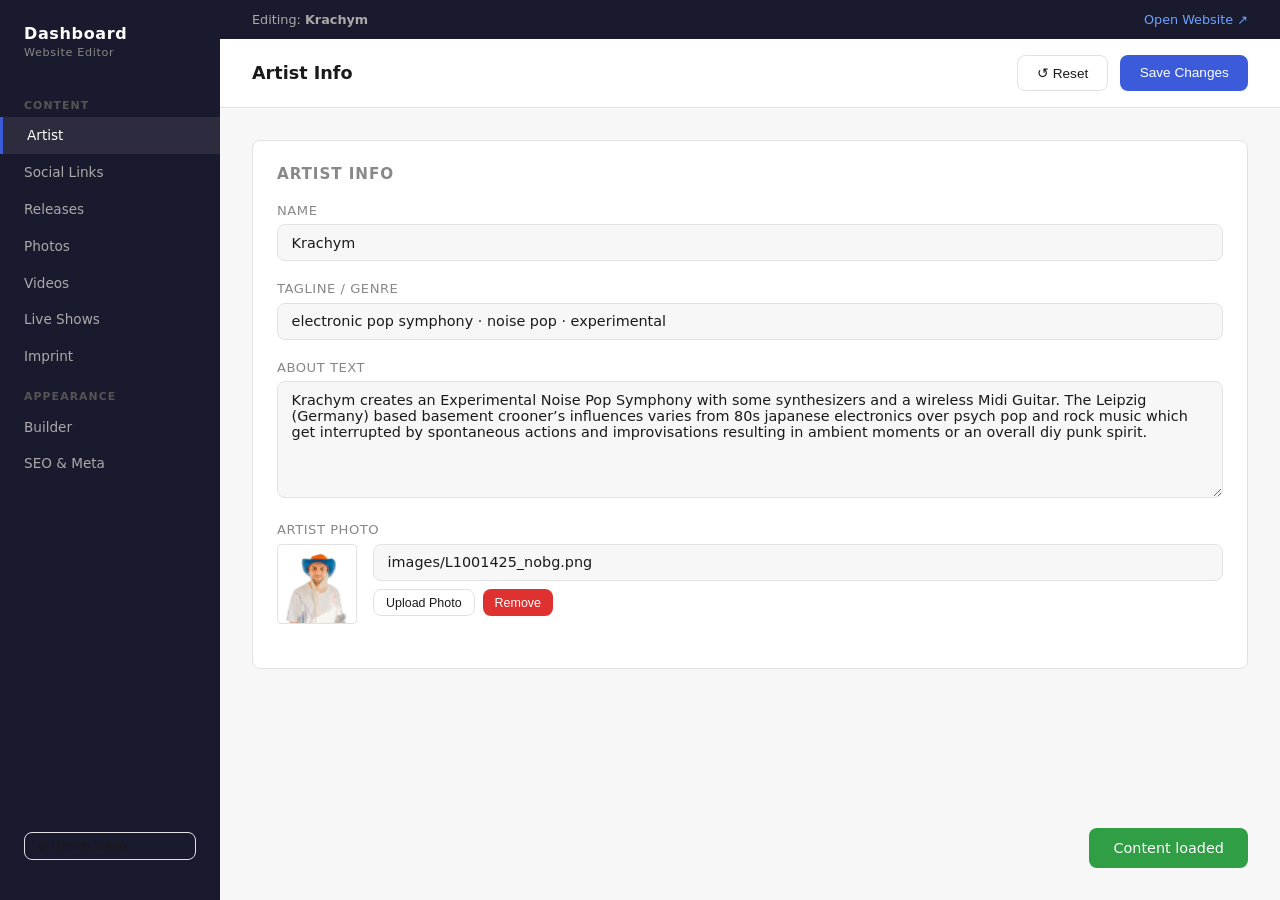
==== dashboard.html @ 29878d47 "Auto-migrate expired upcoming shows to past in dashboard" ====
<!DOCTYPE html>
<html lang="en">
<head>
  <meta charset="UTF-8" />
  <meta name="viewport" content="width=device-width, initial-scale=1.0" />
  <title>Website Dashboard</title>
  <style>
    :root {
      --bg: #f7f7f7;
      --card: #ffffff;
      --text: #1a1a1a;
      --muted: #888;
      --border: #e2e2e2;
      --accent: #3b5bdb;
      --danger: #e03131;
      --success: #2f9e44;
      --radius: 8px;
    }
    * { box-sizing: border-box; margin: 0; padding: 0; }
    body { background: var(--bg); color: var(--text); font-family: system-ui, sans-serif; font-size: 15px; }

    /* LAYOUT */
    .app { display: flex; min-height: 100vh; }
    .sidebar {
      width: 220px; background: #1a1a2e; color: #ccc;
      padding: 1.5rem 0; position: fixed; top: 0; bottom: 0; left: 0;
      display: flex; flex-direction: column;
    }
    .sidebar-title { padding: 0 1.5rem 1.5rem; font-size: 1rem; font-weight: 600; color: #fff; letter-spacing: 0.04em; }
    .sidebar-title span { display: block; font-size: 0.7rem; font-weight: normal; color: #888; margin-top: 0.2rem; }
    .sidebar nav a {
      display: block; padding: 0.65rem 1.5rem; font-size: 0.85rem;
      color: #aaa; cursor: pointer; transition: all 0.15s; text-decoration: none;
    }
    .sidebar nav a:hover, .sidebar nav a.active { background: rgba(255,255,255,0.08); color: #fff; }
    .sidebar nav a.active { border-left: 3px solid var(--accent); }
    .sidebar-section-label {
      padding: 1rem 1.5rem 0.3rem; font-size: 0.68rem; font-weight: 700;
      color: #555; text-transform: uppercase; letter-spacing: 0.1em;
    }
    .sidebar-footer { margin-top: auto; padding: 1rem 1.5rem; font-size: 0.75rem; color: #555; }

    .main { margin-left: 220px; flex: 1; }
    .topbar {
      background: var(--card); border-bottom: 1px solid var(--border);
      padding: 1rem 2rem; display: flex; align-items: center; justify-content: space-between;
      position: sticky; top: 0; z-index: 10;
    }
    .topbar h1 { font-size: 1.1rem; font-weight: 600; }
    .actions { display: flex; gap: 0.75rem; }
    .content { padding: 2rem; }

    /* BUTTONS */
    .btn {
      padding: 0.55rem 1.2rem; border: none; border-radius: var(--radius);
      font-size: 0.85rem; font-weight: 500; cursor: pointer; transition: all 0.15s;
    }
    .btn-primary { background: var(--accent); color: #fff; }
    .btn-primary:hover { background: #2f4dbf; }
    .btn-danger { background: var(--danger); color: #fff; }
    .btn-danger:hover { background: #c42b2b; }
    .btn-ghost { background: transparent; border: 1px solid var(--border); color: var(--text); }
    .btn-ghost:hover { background: var(--border); }
    .btn-sm { padding: 0.35rem 0.75rem; font-size: 0.78rem; }
    .btn-success { background: var(--success); color: #fff; }

    /* CARDS */
    .card { background: var(--card); border-radius: var(--radius); border: 1px solid var(--border); padding: 1.5rem; margin-bottom: 1.5rem; }
    .card-title { font-weight: 600; margin-bottom: 1.25rem; font-size: 0.95rem; color: var(--muted); text-transform: uppercase; letter-spacing: 0.06em; }

    /* FORM */
    .field { margin-bottom: 1.25rem; }
    .field label { display: block; font-size: 0.82rem; font-weight: 500; margin-bottom: 0.4rem; color: var(--muted); text-transform: uppercase; letter-spacing: 0.04em; }
    .field input, .field textarea, .field select {
      width: 100%; padding: 0.6rem 0.85rem; border: 1px solid var(--border);
      border-radius: var(--radius); font-size: 0.9rem; background: var(--bg);
      color: var(--text); outline: none; transition: border 0.15s;
      font-family: inherit;
    }
    .field input:focus, .field textarea:focus { border-color: var(--accent); background: #fff; }
    .field textarea { resize: vertical; min-height: 100px; }
    .field-row { display: grid; grid-template-columns: 1fr 1fr; gap: 1rem; }
    .field-row-3 { display: grid; grid-template-columns: 1fr 1fr 1fr; gap: 1rem; }

    /* COLOR FIELD */
    .color-field { display: flex; gap: 0.75rem; align-items: center; }
    .color-field input[type=color] { width: 44px; height: 36px; padding: 2px; border-radius: 6px; cursor: pointer; flex-shrink: 0; }
    .color-field input[type=text] { flex: 1; }

    /* LIST ITEMS */
    .list-item {
      border: 1px solid var(--border); border-radius: var(--radius);
      padding: 1rem; margin-bottom: 0.75rem; background: var(--bg);
    }
    .list-item-header { display: flex; justify-content: space-between; align-items: center; margin-bottom: 0.75rem; }
    .list-item-header strong { font-size: 0.9rem; }
    .list-item-header .item-actions { display: flex; gap: 0.5rem; }

    /* TOAST */
    #toast {
      position: fixed; bottom: 2rem; right: 2rem;
      background: var(--success); color: #fff;
      padding: 0.75rem 1.5rem; border-radius: var(--radius);
      font-size: 0.9rem; font-weight: 500;
      opacity: 0; transform: translateY(10px);
      transition: all 0.3s; pointer-events: none; z-index: 999;
    }
    #toast.show { opacity: 1; transform: translateY(0); }
    #toast.error { background: var(--danger); }

    /* SECTION VISIBILITY */
    .tab-section { display: none; }
    .tab-section.active { display: block; }

    /* PREVIEW BAR */
    .preview-bar {
      background: #1a1a2e; color: #aaa; padding: 0.75rem 2rem;
      font-size: 0.8rem; display: flex; justify-content: space-between; align-items: center;
    }
    .preview-bar a { color: #6ea3ff; text-decoration: none; }
    .preview-bar a:hover { text-decoration: underline; }

    /* ── BUILDER ── */
    .section-order-list { display: flex; flex-direction: column; gap: 0.5rem; }
    .section-item {
      display: flex; align-items: center; gap: 0.75rem;
      padding: 0.85rem 1rem; cursor: grab;
      background: #fafafa; border: 1.5px solid var(--border);
      border-radius: var(--radius); user-select: none;
      transition: border-color 0.15s, background 0.15s, box-shadow 0.15s;
    }
    .section-item:hover { border-color: var(--accent); background: #eef1ff; box-shadow: 0 2px 8px rgba(59,91,219,0.08); }
    .section-item.drag-over { background: #dde4ff; border-color: var(--accent); }
    .section-item.dragging { opacity: 0.35; border-style: dashed; cursor: grabbing; }
    .section-item-handle { font-size: 1.1rem; color: #ccc; flex-shrink: 0; line-height: 1; }
    .section-item-label { font-weight: 600; font-size: 0.9rem; }
    .section-item-hint { margin-left: auto; font-size: 0.72rem; color: var(--muted); }
    .section-item-move { display: flex; gap: 0.3rem; margin-left: auto; }

    .color-preview-strip {
      display: flex; height: 48px; border-radius: var(--radius);
      overflow: hidden; border: 1px solid var(--border); margin-bottom: 1.5rem;
      box-shadow: inset 0 1px 3px rgba(0,0,0,0.06);
    }
    .color-preview-swatch {
      flex: 1; transition: background 0.2s;
      display: flex; align-items: center; justify-content: center;
    }
    .color-preview-swatch span {
      font-size: 0.6rem; font-weight: 700; letter-spacing: 0.08em;
      mix-blend-mode: difference; color: white; opacity: 0.7;
    }

    .typography-preview {
      background: #111; color: #fff; border-radius: var(--radius);
      padding: 1.5rem 1.25rem; margin-bottom: 1.25rem;
      font-family: 'IBM Plex Mono', monospace;
      transition: all 0.3s;
    }
    .typography-preview .tp-heading { font-size: 2rem; font-weight: 700; line-height: 1; margin-bottom: 0.5rem; transition: font-size 0.3s; }
    .typography-preview .tp-body { font-size: 0.85rem; color: rgba(255,255,255,0.5); }

    .builder-note { font-size: 0.82rem; color: var(--muted); margin-bottom: 1.25rem; line-height: 1.5; }
    .builder-note a { color: var(--accent); }

    /* SECTION COLORS */
    .section-colors-table { width: 100%; border-collapse: collapse; }
    .section-colors-table th {
      font-size: 0.75rem; color: var(--muted); text-transform: uppercase;
      letter-spacing: 0.06em; padding: 0 0.5rem 0.75rem; text-align: left;
    }
    .section-colors-table td { padding: 0.35rem 0.5rem; vertical-align: middle; }
    .section-colors-table tr:not(:last-child) td { border-bottom: 1px solid var(--border); }
    .section-colors-table .sec-name { font-weight: 600; font-size: 0.88rem; width: 90px; }
    .section-colors-table .color-field input[type=text] { width: 72px; }

    /* EFFECTS */
    .effects-grid { display: grid; grid-template-columns: 1fr 1fr; gap: 0.65rem; }
    .effect-toggle {
      display: flex; align-items: flex-start; gap: 0.7rem;
      padding: 0.75rem 1rem; background: #fafafa;
      border: 1.5px solid var(--border); border-radius: var(--radius);
      cursor: pointer; transition: border-color 0.15s, background 0.15s;
    }
    .effect-toggle:hover { border-color: var(--accent); background: #eef1ff; }
    .effect-toggle input[type=checkbox] { width: 15px; height: 15px; margin-top: 2px; flex-shrink: 0; cursor: pointer; accent-color: var(--accent); }
    .effect-toggle .et-label { font-size: 0.88rem; font-weight: 600; }
    .effect-toggle .et-desc { display: block; font-size: 0.72rem; color: var(--muted); margin-top: 1px; }

    /* ELEMENT EFFECTS */
    .ee-row {
      display: flex; align-items: center; gap: 1rem;
      padding: 0.65rem 0; border-bottom: 1px solid var(--border);
    }
    .ee-row:last-child { border-bottom: none; }
    .ee-elem-label { width: 130px; font-weight: 600; font-size: 0.83rem; flex-shrink: 0; color: var(--text); }
    .ee-toggles { display: flex; flex-wrap: wrap; gap: 0.3rem; }
    .ee-btn {
      padding: 0.2rem 0.55rem; font-size: 0.7rem; font-weight: 700;
      letter-spacing: 0.04em; text-transform: lowercase;
      border: 1.5px solid var(--border); border-radius: 4px;
      cursor: pointer; background: white; color: var(--muted);
      transition: all 0.12s;
    }
    .ee-btn:hover { border-color: var(--accent); color: var(--accent); }
    .ee-btn.active { background: var(--accent); color: white; border-color: var(--accent); }

    /* PHOTOS */
    .photo-grid { display: grid; grid-template-columns: repeat(auto-fill, minmax(200px, 1fr)); gap: 1rem; margin-bottom: 1.5rem; }
    .photo-item {
      background: var(--bg); border: 1px solid var(--border); border-radius: var(--radius);
      overflow: hidden; position: relative;
    }
    .photo-item img { width: 100%; height: 140px; object-fit: cover; display: block; }
    .photo-item-body { padding: 0.6rem 0.75rem; }
    .photo-item-body input { width: 100%; font-size: 0.8rem; padding: 0.35rem 0.5rem; border: 1px solid var(--border); border-radius: 4px; background: #fff; }
    .photo-item-actions { display: flex; gap: 0.4rem; margin-top: 0.5rem; }
    .photo-item-actions button { flex: 1; }
    .photo-upload-zone {
      border: 2px dashed var(--border); border-radius: var(--radius); padding: 2rem;
      text-align: center; cursor: pointer; transition: border-color 0.15s, background 0.15s;
      color: var(--muted); font-size: 0.85rem;
    }
    .photo-upload-zone:hover, .photo-upload-zone.drag-over { border-color: var(--accent); background: #eef1ff; color: var(--accent); }
    .photo-upload-zone .upload-icon { font-size: 1.8rem; display: block; margin-bottom: 0.5rem; }
    .upload-progress { margin-top: 0.75rem; font-size: 0.8rem; color: var(--muted); display: none; }
    .upload-progress.active { display: block; }
  </style>
</head>
<body>
<div class="app">

  <!-- SIDEBAR -->
  <aside class="sidebar">
    <div class="sidebar-title">Dashboard <span>Website Editor</span></div>
    <nav>
      <div class="sidebar-section-label">Content</div>
      <a class="active" onclick="showTab('artist')">Artist</a>
      <a onclick="showTab('social')">Social Links</a>
      <a onclick="showTab('releases')">Releases</a>
      <a onclick="showTab('photos')">Photos</a>
      <a onclick="showTab('videos')">Videos</a>
      <a onclick="showTab('shows')">Live Shows</a>
      <a onclick="showTab('imprint')">Imprint</a>
      <div class="sidebar-section-label">Appearance</div>
      <a onclick="showTab('builder')">Builder</a>
      <a onclick="showTab('design')">SEO &amp; Meta</a>
    </nav>
    <div class="sidebar-footer">
      <button class="btn btn-ghost btn-sm" onclick="openGhSettings()" style="width:100%;text-align:left;">⚙ GitHub Token</button>
    </div>
  </aside>

  <!-- GitHub Settings Modal -->
  <div id="gh-modal" style="display:none;position:fixed;inset:0;background:rgba(0,0,0,0.5);z-index:1000;align-items:center;justify-content:center;">
    <div style="background:#fff;border-radius:8px;padding:2rem;width:90%;max-width:460px;">
      <h2 style="font-size:1rem;margin-bottom:1rem;">GitHub Token</h2>
      <p style="font-size:0.85rem;color:#666;margin-bottom:1rem;">Wird nur lokal im Browser gespeichert. Nötig um vom Handy zu speichern.</p>
      <div class="field">
        <label>Token (ghp_...)</label>
        <input id="gh-token-input" type="password" placeholder="ghp_..." style="font-family:monospace;" />
      </div>
      <div class="field">
        <label>Repo (owner/name)</label>
        <input id="gh-repo-input" type="text" placeholder="Aeckheim/krachym" />
      </div>
      <div style="display:flex;gap:0.75rem;margin-top:1rem;">
        <button class="btn btn-primary" onclick="saveGhSettings()">Speichern</button>
        <button class="btn btn-ghost" onclick="closeGhSettings()">Abbrechen</button>
      </div>
    </div>
  </div>

  <!-- MAIN -->
  <div class="main">
    <div class="preview-bar">
      <span>Editing: <strong id="site-name-bar">—</strong></span>
      <a href="index.html" target="_blank">Open Website ↗</a>
    </div>
    <div class="topbar">
      <h1 id="topbar-title">Artist Info</h1>
      <div class="actions">
        <button class="btn btn-ghost" onclick="loadData()">↺ Reset</button>
        <button class="btn btn-primary" onclick="saveAll()">Save Changes</button>
      </div>
    </div>

    <div class="content">

      <!-- ARTIST -->
      <div id="tab-artist" class="tab-section active">
        <div class="card">
          <div class="card-title">Artist Info</div>
          <div class="field"><label>Name</label><input id="artist-name" type="text" /></div>
          <div class="field"><label>Tagline / Genre</label><input id="artist-tagline" type="text" /></div>
          <div class="field"><label>About Text</label><textarea id="artist-about" rows="6"></textarea></div>
          <div class="field">
            <label>Artist Photo</label>
            <div style="display:flex;gap:1rem;align-items:flex-start">
              <img id="artist-photo-preview" src="" style="width:80px;height:80px;object-fit:cover;border-radius:4px;border:1px solid var(--border);display:none" />
              <div style="flex:1">
                <input id="artist-photo" type="text" placeholder="images/artist.jpg" style="margin-bottom:0.5rem" oninput="updateArtistPhotoPreview()" />
                <div style="display:flex;gap:0.5rem;flex-wrap:wrap">
                  <button class="btn btn-ghost btn-sm" onclick="document.getElementById('artist-photo-file').click()">Upload Photo</button>
                  <button class="btn btn-danger btn-sm" onclick="removeArtistPhoto()">Remove</button>
                  <input type="file" id="artist-photo-file" accept="image/*" style="display:none" onchange="uploadArtistPhoto(this.files[0])" />
                </div>
                <div id="artist-photo-progress" style="font-size:0.8rem;color:var(--muted);margin-top:0.4rem;display:none"></div>
              </div>
            </div>
          </div>
        </div>
      </div>

      <!-- SOCIAL -->
      <div id="tab-social" class="tab-section">
        <div class="card">
          <div class="card-title">Social Links</div>
          <div class="field"><label>Instagram URL</label><input id="social-instagram" type="url" /></div>
          <div class="field"><label>Facebook URL</label><input id="social-facebook" type="url" /></div>
          <div class="field"><label>Spotify URL</label><input id="social-spotify" type="url" /></div>
          <div class="field"><label>Bandcamp URL (also used for Shop)</label><input id="social-bandcamp" type="url" /></div>
        </div>
      </div>

      <!-- RELEASES -->
      <div id="tab-releases" class="tab-section">
        <div class="card">
          <div class="card-title">Releases</div>
          <div id="releases-list"></div>
          <button class="btn btn-ghost" onclick="addRelease()">+ Add Release</button>
        </div>
      </div>

      <!-- PHOTOS -->
      <div id="tab-photos" class="tab-section">
        <div class="card">
          <div class="card-title">Photo Gallery</div>
          <p class="builder-note">Photos appear in the gallery section of your website. Drag to reorder, click Delete to remove from the site (file stays on disk). Use Upload to add new photos.</p>
          <div id="photos-list" class="photo-grid"></div>
          <div class="photo-upload-zone" id="photo-upload-zone" onclick="document.getElementById('photo-file-input').click()">
            <span class="upload-icon">📷</span>
            Click to upload photos, or drag &amp; drop here<br/>
            <small>JPG, PNG, GIF, WebP · Multiple files allowed</small>
            <input type="file" id="photo-file-input" accept="image/*" multiple style="display:none" onchange="uploadPhotos(this.files)" />
          </div>
          <div class="upload-progress" id="upload-progress">Uploading…</div>
        </div>
      </div>

      <!-- VIDEOS -->
      <div id="tab-videos" class="tab-section">
        <div class="card">
          <div class="card-title">YouTube Videos</div>
          <div id="videos-list"></div>
          <button class="btn btn-ghost" onclick="addVideo()">+ Add Video</button>
        </div>
      </div>

      <!-- SHOWS -->
      <div id="tab-shows" class="tab-section">
        <div class="card">
          <div class="card-title">Upcoming Shows</div>
          <div id="shows-upcoming-list"></div>
          <button class="btn btn-ghost" onclick="addShow('upcoming')">+ Add Show</button>
        </div>
        <div class="card">
          <div class="card-title">Past Shows</div>
          <div id="shows-past-list"></div>
          <button class="btn btn-ghost" onclick="addShow('past')">+ Add Past Show</button>
        </div>
      </div>

      <!-- IMPRINT -->
      <div id="tab-imprint" class="tab-section">
        <div class="card">
          <div class="card-title">Imprint / Contact</div>
          <div class="field"><label>Full Name</label><input id="imprint-name" type="text" /></div>
          <div class="field"><label>Address</label><input id="imprint-address" type="text" /></div>
          <div class="field"><label>Email</label><input id="imprint-email" type="email" /></div>
          <div class="field"><label>Additional Text</label><textarea id="imprint-text" rows="3"></textarea></div>
        </div>
      </div>

      <!-- BUILDER -->
      <div id="tab-builder" class="tab-section">

        <!-- Section Order -->
        <div class="card">
          <div class="card-title">Page Structure</div>
          <p class="builder-note">Drag sections to reorder them on the website. Imprint &amp; Footer always stay at the bottom.</p>
          <div id="section-order-list" class="section-order-list"></div>
        </div>

        <!-- Colors -->
        <div class="card">
          <div class="card-title">Color Scheme</div>
          <div class="color-preview-strip">
            <div class="color-preview-swatch" id="preview-bg"><span>BG</span></div>
            <div class="color-preview-swatch" id="preview-text"><span>TEXT</span></div>
            <div class="color-preview-swatch" id="preview-accent"><span>ACCENT</span></div>
          </div>
          <div class="field-row-3">
            <div class="field">
              <label>Background</label>
              <div class="color-field">
                <input type="color" id="color-bg-picker" />
                <input type="text" id="color-bg" maxlength="7" />
              </div>
            </div>
            <div class="field">
              <label>Text / Primary</label>
              <div class="color-field">
                <input type="color" id="color-text-picker" />
                <input type="text" id="color-text" maxlength="7" />
              </div>
            </div>
            <div class="field">
              <label>Accent</label>
              <div class="color-field">
                <input type="color" id="color-accent-picker" />
                <input type="text" id="color-accent" maxlength="7" />
              </div>
            </div>
          </div>
        </div>

        <!-- Nav & Marquee Colors -->
        <div class="card">
          <div class="card-title">Nav &amp; Marquee</div>
          <div class="field-row-3" style="margin-bottom:1rem">
            <div class="field">
              <label>Nav Background</label>
              <div class="color-field">
                <input type="color" id="color-nav-bg-picker" />
                <input type="text" id="color-nav-bg" maxlength="7" />
              </div>
            </div>
            <div class="field">
              <label>Nav Text</label>
              <div class="color-field">
                <input type="color" id="color-nav-text-picker" />
                <input type="text" id="color-nav-text" maxlength="7" />
              </div>
            </div>
          </div>
          <div class="field-row-3">
            <div class="field">
              <label>Marquee Background</label>
              <div class="color-field">
                <input type="color" id="color-marquee-bg-picker" />
                <input type="text" id="color-marquee-bg" maxlength="7" />
              </div>
            </div>
            <div class="field">
              <label>Marquee Text</label>
              <div class="color-field">
                <input type="color" id="color-marquee-text-picker" />
                <input type="text" id="color-marquee-text" maxlength="7" />
              </div>
            </div>
          </div>
        </div>

        <!-- Typography -->
        <div class="card">
          <div class="card-title">Typography</div>
          <div class="typography-preview" id="typo-preview">
            <div class="tp-heading" id="tp-heading-sample">// krachym</div>
            <div class="tp-body">electronic pop symphony · noise pop · experimental</div>
          </div>
          <div class="field-row">
            <div class="field">
              <label>Font Style</label>
              <select id="meta-font" onchange="updateTypoPreview()">
                <option value="mono">Monospace</option>
                <option value="sans">Sans-serif</option>
              </select>
            </div>
            <div class="field">
              <label>Heading Size</label>
              <select id="meta-heading-scale" onchange="updateTypoPreview()">
                <option value="compact">Compact (0.75×)</option>
                <option value="normal" selected>Normal (1×)</option>
                <option value="large">Large (1.3×)</option>
                <option value="xlarge">Extra Large (1.6×)</option>
              </select>
            </div>
          </div>
        </div>

        <!-- Section Colors -->
        <div class="card">
          <div class="card-title">Section Colors</div>
          <p class="builder-note">Background and text color per section. Changes override the default color scheme.</p>
          <table class="section-colors-table">
            <thead>
              <tr>
                <th>Section</th>
                <th>Background</th>
                <th>Text Color</th>
              </tr>
            </thead>
            <tbody id="section-colors-tbody"></tbody>
          </table>
        </div>

        <!-- Effects -->
        <div class="card">
          <div class="card-title">Visual Effects</div>
          <div class="effects-grid">
            <label class="effect-toggle">
              <input type="checkbox" id="fx-checkerboard" />
              <div><span class="et-label">Checkerboard</span><span class="et-desc">Background pattern overlay</span></div>
            </label>
            <label class="effect-toggle">
              <input type="checkbox" id="fx-flying-shapes" />
              <div><span class="et-label">Flying Shapes</span><span class="et-desc">Retro animated sprites</span></div>
            </label>
            <label class="effect-toggle">
              <input type="checkbox" id="fx-circles" />
              <div><span class="et-label">Deco Circles</span><span class="et-desc">Parallax circle overlay</span></div>
            </label>
            <label class="effect-toggle">
              <input type="checkbox" id="fx-marquee" />
              <div><span class="et-label">Marquee</span><span class="et-desc">Scrolling ticker bar</span></div>
            </label>
            <label class="effect-toggle">
              <input type="checkbox" id="fx-glitch" />
              <div><span class="et-label">Glitch Effect</span><span class="et-desc">Hero heading animation</span></div>
            </label>
          </div>
        </div>

        <!-- Element Effects -->
        <div class="card">
          <div class="card-title">Element Effects</div>
          <p class="builder-note">Apply one or more effects to specific elements. Click to toggle — active effects are highlighted.</p>
          <div id="element-effects-list"></div>
        </div>

      </div>

      <!-- DESIGN / SEO -->
      <div id="tab-design" class="tab-section">
        <div class="card">
          <div class="card-title">SEO &amp; Meta</div>
          <div class="field">
            <label>Page Title (browser tab)</label>
            <input id="meta-title" type="text" />
          </div>
          <div class="field">
            <label>SEO Description</label>
            <input id="meta-description" type="text" />
          </div>
          <p class="builder-note" style="margin-top:0.5rem">
            Colors, fonts and layout can be changed in the
            <a href="#" onclick="showTab('builder');return false;">Builder tab</a>.
          </p>
        </div>
      </div>

    </div>
  </div>
</div>

<div id="toast">Saved!</div>

<script>
let data = {};

const TAB_TITLES = {
  artist: 'Artist Info', social: 'Social Links', releases: 'Releases',
  photos: 'Photos', videos: 'Videos', shows: 'Live Shows', imprint: 'Imprint',
  builder: 'Builder', design: 'SEO & Meta'
};

function showTab(name) {
  document.querySelectorAll('.tab-section').forEach(s => s.classList.remove('active'));
  document.querySelectorAll('.sidebar nav a').forEach(a => a.classList.remove('active'));
  document.getElementById('tab-' + name).classList.add('active');
  const link = document.querySelector(`.sidebar nav a[onclick="showTab('${name}')"]`);
  if (link) link.classList.add('active');
  document.getElementById('topbar-title').textContent = TAB_TITLES[name];
}

async function loadData() {
  try {
    const res = await fetch('content.json?t=' + Date.now());
    data = await res.json();
    populateForm();
    toast('Content loaded');
  } catch(e) {
    toast('Error loading content.json', true);
  }
}

function populateForm() {
  const a = data.artist || {};
  document.getElementById('artist-name').value = a.name || '';
  document.getElementById('artist-tagline').value = a.tagline || '';
  document.getElementById('artist-about').value = a.about || '';
  document.getElementById('artist-photo').value = a.photo || '';
  document.getElementById('site-name-bar').textContent = a.name || '—';
  updateArtistPhotoPreview();

  const s = data.social || {};
  document.getElementById('social-instagram').value = s.instagram || '';
  document.getElementById('social-facebook').value = s.facebook || '';
  document.getElementById('social-spotify').value = s.spotify || '';
  document.getElementById('social-bandcamp').value = s.bandcamp || '';

  renderReleases();
  renderPhotos();
  renderVideos();
  migratePastShows();
  renderShows('upcoming');
  renderShows('past');

  const imp = data.imprint || {};
  document.getElementById('imprint-name').value = imp.name || '';
  document.getElementById('imprint-address').value = imp.address || '';
  document.getElementById('imprint-email').value = imp.email || '';
  document.getElementById('imprint-text').value = imp.text || '';

  const m = data.meta || {};
  document.getElementById('meta-title').value = m.title || '';
  document.getElementById('meta-description').value = m.description || '';
  document.getElementById('meta-font').value = m.font || 'mono';
  document.getElementById('meta-heading-scale').value = m.heading_scale || 'normal';

  setColor('color-bg', m.background_color || '#f5f500');
  setColor('color-text', m.primary_color || '#000000');
  setColor('color-accent', m.accent_color || '#ff2600');
  setColor('color-nav-bg', m.nav_bg || '#000000');
  setColor('color-nav-text', m.nav_color || '#f5f500');
  setColor('color-marquee-bg', m.marquee_bg || '#000000');
  setColor('color-marquee-text', m.marquee_color || '#f5f500');

  setupColorSync('color-bg');
  setupColorSync('color-text');
  setupColorSync('color-accent');
  setupColorSync('color-nav-bg');
  setupColorSync('color-nav-text');
  setupColorSync('color-marquee-bg');
  setupColorSync('color-marquee-text');
  updateColorPreview();

  renderSectionOrder();
  renderSectionColors();
  populateEffects();
  renderElementEffects();
  updateTypoPreview();
}

// ── SECTION COLORS ──

const DEFAULT_SECTION_COLORS = {
  about:    { bg: '#000000', color: '#f5f500' },
  releases: { bg: '#0a0aff', color: '#f5f500' },
  photos:   { bg: '#000000', color: '#f5f500' },
  videos:   { bg: '#ff2600', color: '#ffffff' },
  live:     { bg: '#000000', color: '#f5f500' },
};

function renderSectionColors() {
  const sections = (data.meta && data.meta.sections) || {};
  const tbody = document.getElementById('section-colors-tbody');
  tbody.innerHTML = Object.entries(DEFAULT_SECTION_COLORS).map(([id, def]) => {
    const cur = sections[id] || def;
    const label = id.charAt(0).toUpperCase() + id.slice(1);
    return `<tr>
      <td class="sec-name">${label}</td>
      <td>
        <div class="color-field">
          <input type="color" id="sec-${id}-bg-p" value="${cur.bg}"
            oninput="syncSecColor('${id}','bg',this.value)" />
          <input type="text"  id="sec-${id}-bg" value="${cur.bg}" maxlength="7"
            oninput="if(/^#[0-9a-fA-F]{6}$/.test(this.value))syncSecColor('${id}','bg',this.value)" />
        </div>
      </td>
      <td>
        <div class="color-field">
          <input type="color" id="sec-${id}-color-p" value="${cur.color}"
            oninput="syncSecColor('${id}','color',this.value)" />
          <input type="text"  id="sec-${id}-color" value="${cur.color}" maxlength="7"
            oninput="if(/^#[0-9a-fA-F]{6}$/.test(this.value))syncSecColor('${id}','color',this.value)" />
        </div>
      </td>
    </tr>`;
  }).join('');
}

function syncSecColor(id, prop, val) {
  const textId = `sec-${id}-${prop}`;
  const pickId = `sec-${id}-${prop}-p`;
  const t = document.getElementById(textId);
  const p = document.getElementById(pickId);
  if (t) t.value = val;
  if (p) p.value = val;
}

// ── EFFECTS ──

function populateEffects() {
  const fx = (data.meta && data.meta.effects) || {};
  document.getElementById('fx-checkerboard').checked  = fx.checkerboard  !== false;
  document.getElementById('fx-flying-shapes').checked = fx.flying_shapes !== false;
  document.getElementById('fx-circles').checked       = fx.circles       !== false;
  document.getElementById('fx-marquee').checked       = fx.marquee       !== false;
  document.getElementById('fx-glitch').checked        = fx.glitch        !== false;
}

// ── ELEMENT EFFECTS ──

const AVAILABLE_EFFECTS = [
  { id: 'glitch',    label: 'Glitch'    },
  { id: 'flicker',   label: 'Flicker'   },
  { id: 'shake',     label: 'Shake'     },
  { id: 'scanlines', label: 'Scanlines' },
  { id: 'invert',    label: 'Invert'    },
  { id: 'blink',     label: 'Blink'     },
  { id: 'neon',      label: 'Neon'      },
];

const EFFECT_ELEMENTS = [
  { id: 'hero-name',      label: 'Hero Heading'       },
  { id: 'hero-tagline',   label: 'Hero Tagline'       },
  { id: 'section-titles', label: 'Section Titles'     },
  { id: 'nav-logo',       label: 'Nav Logo'           },
  { id: 'marquee',        label: 'Marquee'            },
  { id: 'about-text',     label: 'About Text'         },
];

function renderElementEffects() {
  const elemEffects = (data.meta && data.meta.element_effects) || {};
  const container = document.getElementById('element-effects-list');
  container.innerHTML = EFFECT_ELEMENTS.map(elem => {
    const active = elemEffects[elem.id] || [];
    const btns = AVAILABLE_EFFECTS.map(fx => {
      const isActive = active.includes(fx.id);
      return `<button class="ee-btn${isActive ? ' active' : ''}"
        onclick="toggleElemEffect('${elem.id}','${fx.id}',this)">${fx.label}</button>`;
    }).join('');
    return `<div class="ee-row">
      <div class="ee-elem-label">${elem.label}</div>
      <div class="ee-toggles">${btns}</div>
    </div>`;
  }).join('');
}

function toggleElemEffect(elemId, fxId, btn) {
  btn.classList.toggle('active');
  if (!data.meta) data.meta = {};
  if (!data.meta.element_effects) data.meta.element_effects = {};
  if (!data.meta.element_effects[elemId]) data.meta.element_effects[elemId] = [];
  const arr = data.meta.element_effects[elemId];
  const idx = arr.indexOf(fxId);
  if (idx >= 0) arr.splice(idx, 1);
  else arr.push(fxId);
}

// ── COLORS ──

function setColor(id, val) {
  document.getElementById(id).value = val;
  document.getElementById(id + '-picker').value = val;
}

function setupColorSync(id) {
  const picker = document.getElementById(id + '-picker');
  const text = document.getElementById(id);
  picker.oninput = () => { text.value = picker.value; updateColorPreview(); };
  text.oninput = () => {
    if (/^#[0-9a-fA-F]{6}$/.test(text.value)) { picker.value = text.value; updateColorPreview(); }
  };
}

function updateColorPreview() {
  const bg = document.getElementById('color-bg').value;
  const text = document.getElementById('color-text').value;
  const accent = document.getElementById('color-accent').value;
  if (bg)     document.getElementById('preview-bg').style.background = bg;
  if (text)   document.getElementById('preview-text').style.background = text;
  if (accent) document.getElementById('preview-accent').style.background = accent;
}

// ── TYPOGRAPHY PREVIEW ──

const SCALE_MAP = { compact: 0.75, normal: 1, large: 1.3, xlarge: 1.6 };
const FONT_MAP  = { mono: "'IBM Plex Mono', monospace", sans: "system-ui, sans-serif" };

function updateTypoPreview() {
  const scale = SCALE_MAP[document.getElementById('meta-heading-scale').value] || 1;
  const font  = FONT_MAP[document.getElementById('meta-font').value] || FONT_MAP.mono;
  const el = document.getElementById('tp-heading-sample');
  el.style.fontSize = (2 * scale) + 'rem';
  el.style.fontFamily = font;
  document.querySelector('.tp-body').style.fontFamily = font;
}

// ── BUILDER: SECTION ORDER ──

const SECTIONS_META = [
  { id: 'about',    label: 'About'    },
  { id: 'releases', label: 'Releases' },
  { id: 'photos',   label: 'Photos'   },
  { id: 'videos',   label: 'Videos'   },
  { id: 'live',     label: 'Live'     },
];

function renderSectionOrder() {
  const defaultOrder = SECTIONS_META.map(s => s.id);
  const order = (data.meta && data.meta.section_order) || defaultOrder;
  const list = document.getElementById('section-order-list');
  list.innerHTML = order.map((id, i) => {
    const sec = SECTIONS_META.find(s => s.id === id);
    if (!sec) return '';
    return `<div class="section-item" draggable="true" data-section="${id}">
      <span class="section-item-handle">&#9776;</span>
      <span class="section-item-label">${sec.label}</span>
      <div class="section-item-move">
        <button class="btn btn-ghost btn-sm" onclick="moveSectionItem(${i},-1)" title="Nach oben">↑</button>
        <button class="btn btn-ghost btn-sm" onclick="moveSectionItem(${i},1)" title="Nach unten">↓</button>
      </div>
    </div>`;
  }).join('');
}

// Drag & drop — event delegation, init once
(function initDragDrop() {
  const list = document.getElementById('section-order-list');
  let dragSrc = null;

  list.addEventListener('dragstart', e => {
    dragSrc = e.target.closest('.section-item');
    if (!dragSrc) return;
    setTimeout(() => dragSrc.classList.add('dragging'), 0);
    e.dataTransfer.effectAllowed = 'move';
  });

  list.addEventListener('dragend', () => {
    list.querySelectorAll('.dragging').forEach(el => el.classList.remove('dragging'));
    list.querySelectorAll('.drag-over').forEach(el => el.classList.remove('drag-over'));
    dragSrc = null;
    updateSectionOrderFromDOM();
  });

  list.addEventListener('dragover', e => {
    e.preventDefault();
    if (!dragSrc) return;
    const target = e.target.closest('.section-item');
    if (!target || target === dragSrc) return;
    list.querySelectorAll('.drag-over').forEach(el => el.classList.remove('drag-over'));
    target.classList.add('drag-over');
    const rect = target.getBoundingClientRect();
    if (e.clientY < rect.top + rect.height / 2) {
      list.insertBefore(dragSrc, target);
    } else {
      list.insertBefore(dragSrc, target.nextSibling);
    }
  });

  list.addEventListener('dragleave', e => {
    const target = e.target.closest('.section-item');
    if (target && !list.contains(e.relatedTarget)) target.classList.remove('drag-over');
  });
})();

function moveSectionItem(i, dir) {
  const defaultOrder = SECTIONS_META.map(s => s.id);
  const order = (data.meta && data.meta.section_order) || defaultOrder;
  const j = i + dir;
  if (j < 0 || j >= order.length) return;
  [order[i], order[j]] = [order[j], order[i]];
  if (!data.meta) data.meta = {};
  data.meta.section_order = order;
  renderSectionOrder();
}

function updateSectionOrderFromDOM() {
  const items = document.querySelectorAll('#section-order-list .section-item');
  if (!data.meta) data.meta = {};
  data.meta.section_order = [...items].map(el => el.dataset.section);
}

// ── ARTIST PHOTO ──
function updateArtistPhotoPreview() {
  const path = document.getElementById('artist-photo').value.trim();
  const img = document.getElementById('artist-photo-preview');
  if (path) { img.src = path; img.style.display = 'block'; }
  else img.style.display = 'none';
}

function removeArtistPhoto() {
  document.getElementById('artist-photo').value = '';
  updateArtistPhotoPreview();
}

async function uploadArtistPhoto(file) {
  if (!file) return;
  const progress = document.getElementById('artist-photo-progress');
  progress.style.display = 'block';
  progress.textContent = 'Uploading…';
  const formData = new FormData();
  formData.append('file', file, file.name);
  try {
    const res = await fetch('/upload', { method: 'POST', body: formData });
    if (res.ok) {
      const json = await res.json();
      const path = json.paths && json.paths[0];
      if (path) {
        document.getElementById('artist-photo').value = path;
        updateArtistPhotoPreview();
        progress.textContent = '✓ Uploaded. Save Changes to apply.';
        setTimeout(() => { progress.style.display = 'none'; }, 4000);
      }
    } else {
      progress.textContent = 'Upload failed – server not running?';
      setTimeout(() => { progress.style.display = 'none'; }, 4000);
    }
  } catch(e) {
    progress.textContent = 'Error: run serve.py first.';
    setTimeout(() => { progress.style.display = 'none'; }, 4000);
  }
}

// ── PHOTOS ──
function renderPhotos() {
  const list = document.getElementById('photos-list');
  const photos = data.photos || [];
  if (!photos.length) {
    list.innerHTML = '<p style="color:var(--muted);font-size:0.85rem;margin-bottom:1rem">No photos yet. Upload some below.</p>';
    return;
  }
  list.innerHTML = photos.map((p, i) => `
    <div class="photo-item">
      <img src="${p.src}" alt="${p.alt||''}" onerror="this.style.opacity='0.3'" />
      <div class="photo-item-body">
        <input value="${(p.alt||'').replace(/"/g,'&quot;')}" placeholder="Caption / alt text"
          oninput="data.photos[${i}].alt=this.value" />
        <div class="photo-item-actions">
          <button class="btn btn-ghost btn-sm" onclick="movePhoto(${i},-1)">↑</button>
          <button class="btn btn-ghost btn-sm" onclick="movePhoto(${i},1)">↓</button>
          <button class="btn btn-danger btn-sm" onclick="removePhoto(${i})">Delete</button>
        </div>
      </div>
    </div>
  `).join('');

}

// Init upload zone drag-and-drop once
(function() {
  document.addEventListener('DOMContentLoaded', () => {
    const zone = document.getElementById('photo-upload-zone');
    if (!zone) return;
    zone.addEventListener('dragover', e => { e.preventDefault(); zone.classList.add('drag-over'); });
    zone.addEventListener('dragleave', () => zone.classList.remove('drag-over'));
    zone.addEventListener('drop', e => {
      e.preventDefault();
      zone.classList.remove('drag-over');
      if (e.dataTransfer.files.length) uploadPhotos(e.dataTransfer.files);
    });
  });
})();

function movePhoto(i, dir) {
  const arr = data.photos;
  const j = i + dir;
  if (j < 0 || j >= arr.length) return;
  [arr[i], arr[j]] = [arr[j], arr[i]];
  renderPhotos();
}

function removePhoto(i) {
  const photo = data.photos[i];
  if (!confirm(`Remove "${photo.alt || photo.src}" from the gallery?\n(File stays on disk)`)) return;
  data.photos.splice(i, 1);
  renderPhotos();
}

async function uploadPhotos(files) {
  const progress = document.getElementById('upload-progress');
  progress.classList.add('active');
  progress.textContent = `Uploading ${files.length} file(s)…`;

  const formData = new FormData();
  for (const f of files) formData.append('file', f, f.name);

  try {
    const res = await fetch('/upload', { method: 'POST', body: formData });
    if (res.ok) {
      const json = await res.json();
      const paths = json.paths || [];
      if (!data.photos) data.photos = [];
      paths.forEach(p => {
        const src = typeof p === 'string' ? p : p.path;
        if (!data.photos.find(x => x.src === src)) {
          data.photos.push({ src, alt: '' });
        }
      });
      renderPhotos();
      progress.textContent = `✓ Uploaded ${paths.length} photo(s). Don't forget to Save Changes!`;
      setTimeout(() => progress.classList.remove('active'), 4000);
    } else {
      progress.textContent = 'Upload failed – is the server running?';
      setTimeout(() => progress.classList.remove('active'), 4000);
    }
  } catch(e) {
    progress.textContent = 'Upload error: server not reachable. Run serve.py first.';
    setTimeout(() => progress.classList.remove('active'), 5000);
  }
}

// ── RELEASES ──
function renderReleases() {
  const list = document.getElementById('releases-list');
  list.innerHTML = (data.releases || []).map((r, i) => `
    <div class="list-item">
      <div class="list-item-header">
        <strong>${r.title || 'Release ' + (i+1)}</strong>
        <div class="item-actions">
          <button class="btn btn-ghost btn-sm" onclick="moveItem('releases', ${i}, -1)">↑</button>
          <button class="btn btn-ghost btn-sm" onclick="moveItem('releases', ${i}, 1)">↓</button>
          <button class="btn btn-danger btn-sm" onclick="removeItem('releases', ${i})">Remove</button>
        </div>
      </div>
      <div class="field-row">
        <div class="field"><label>Title</label><input value="${r.title||''}" oninput="data.releases[${i}].title=this.value; updateListHeader('releases-list', ${i}, this.value)" /></div>
        <div class="field"><label>Year</label><input value="${r.year||''}" oninput="data.releases[${i}].year=this.value" /></div>
      </div>
      <div class="field-row">
        <div class="field"><label>Type (Album / Single / EP)</label><input value="${r.type||''}" oninput="data.releases[${i}].type=this.value" /></div>
        <div class="field"><label>Cover Image Path</label><input value="${r.cover||''}" oninput="data.releases[${i}].cover=this.value" /></div>
      </div>
      <div class="field"><label>Link (Bandcamp / Spotify)</label><input type="url" value="${r.link||''}" oninput="data.releases[${i}].link=this.value" /></div>
      <div class="field">
        <label>Bandcamp Album ID <small style="font-weight:normal;text-transform:none">(numeric ID for embedded player — find it in the Bandcamp share/embed code, e.g. <code>album=1234567890</code>)</small></label>
        <input value="${r.bandcamp_embed_id||''}" placeholder="e.g. 1234567890" oninput="data.releases[${i}].bandcamp_embed_id=this.value" />
      </div>
      <div class="field"><label>Description (optional — shows next to cover)</label><textarea oninput="data.releases[${i}].description=this.value" style="min-height:120px">${r.description||''}</textarea></div>
    </div>
  `).join('');
}

function addRelease() {
  if (!data.releases) data.releases = [];
  data.releases.push({ title: 'New Release', year: new Date().getFullYear().toString(), type: 'Single', cover: '', link: '' });
  renderReleases();
}

// ── VIDEOS ──
function renderVideos() {
  const list = document.getElementById('videos-list');
  list.innerHTML = (data.videos || []).map((v, i) => `
    <div class="list-item">
      <div class="list-item-header">
        <strong>${v.title || 'Video ' + (i+1)}</strong>
        <div class="item-actions">
          <button class="btn btn-ghost btn-sm" onclick="moveItem('videos', ${i}, -1)">↑</button>
          <button class="btn btn-ghost btn-sm" onclick="moveItem('videos', ${i}, 1)">↓</button>
          <button class="btn btn-danger btn-sm" onclick="removeItem('videos', ${i})">Remove</button>
        </div>
      </div>
      <div class="field-row">
        <div class="field"><label>Title</label><input value="${v.title||''}" oninput="data.videos[${i}].title=this.value; updateListHeader('videos-list', ${i}, this.value)" /></div>
        <div class="field"><label>YouTube URL or Video ID</label><input value="${v.youtube_id||''}" placeholder="e.g. https://youtube.com/watch?v=dQw4w9WgXcQ or dQw4w9WgXcQ" oninput="data.videos[${i}].youtube_id=extractYoutubeId(this.value); this.value=data.videos[${i}].youtube_id" /></div>
      </div>
      <small style="color:var(--muted)">YouTube URL oder Video-ID – beides funktioniert</small>
    </div>
  `).join('');
}

function extractYoutubeId(input) {
  if (!input) return '';
  // Already an ID (no slash or dot)
  if (/^[a-zA-Z0-9_-]{11}$/.test(input.trim())) return input.trim();
  // Extract from URL
  try {
    const url = new URL(input.trim());
    if (url.searchParams.get('v')) return url.searchParams.get('v');
    // youtu.be/ID
    const m = url.pathname.match(/\/([a-zA-Z0-9_-]{11})/);
    if (m) return m[1];
  } catch(e) {}
  return input.trim();
}

function addVideo() {
  if (!data.videos) data.videos = [];
  data.videos.push({ title: 'New Video', youtube_id: '' });
  renderVideos();
}

// ── SHOWS: auto-migrate expired upcoming → past ──
function migratePastShows() {
  if (!data.shows) return;
  const today = new Date(); today.setHours(0,0,0,0);
  const expired = (data.shows.upcoming || []).filter(s => new Date(s.date + 'T00:00:00') < today);
  if (!expired.length) return;
  data.shows.upcoming = (data.shows.upcoming || []).filter(s => new Date(s.date + 'T00:00:00') >= today);
  if (!data.shows.past) data.shows.past = [];
  data.shows.past.push(...expired);
}

// ── SHOWS ──
function renderShows(type) {
  const shows = (data.shows || {})[type] || [];
  const list = document.getElementById('shows-' + type + '-list');
  list.innerHTML = shows.map((s, i) => `
    <div class="list-item">
      <div class="list-item-header">
        <strong>${s.date ? s.date + ' – ' + s.venue : 'Show ' + (i+1)}</strong>
        <div class="item-actions">
          <button class="btn btn-ghost btn-sm" onclick="moveShow('${type}', ${i}, -1)">↑</button>
          <button class="btn btn-ghost btn-sm" onclick="moveShow('${type}', ${i}, 1)">↓</button>
          <button class="btn btn-danger btn-sm" onclick="removeShow('${type}', ${i})">Remove</button>
        </div>
      </div>
      <div class="field-row-3">
        <div class="field"><label>Date (YYYY-MM-DD)</label><input type="date" value="${s.date||''}" oninput="data.shows.${type}[${i}].date=this.value" /></div>
        <div class="field"><label>Venue</label><input value="${s.venue||''}" oninput="data.shows.${type}[${i}].venue=this.value" /></div>
        <div class="field"><label>City</label><input value="${s.city||''}" oninput="data.shows.${type}[${i}].city=this.value" /></div>
      </div>
      <div class="field-row">
        <div class="field"><label>Country Code (e.g. DE)</label><input value="${s.country||''}" maxlength="3" oninput="data.shows.${type}[${i}].country=this.value" /></div>
        <div class="field"><label>Tickets URL (optional)</label><input type="url" value="${s.tickets||''}" oninput="data.shows.${type}[${i}].tickets=this.value" /></div>
      </div>
      ${type === 'past' ? `
      <div class="field" style="margin-top:0.5rem">
        <label>Fotos (erscheinen beim Hovern)</label>
        <div style="display:flex;flex-wrap:wrap;gap:0.5rem;align-items:center;margin-top:0.4rem">
          ${(s.photos || []).map((p, pi) => `
            <div style="position:relative">
              <img src="${p.thumb}" style="width:48px;height:48px;border-radius:50%;object-fit:cover;border:2px solid rgba(245,245,0,0.3)">
              <button class="btn btn-danger btn-sm" onclick="removeShowPhoto('${type}',${i},${pi})" style="position:absolute;top:-6px;right:-6px;width:18px;height:18px;padding:0;font-size:10px;border-radius:50%;line-height:1">✕</button>
            </div>
          `).join('')}
          <label style="cursor:pointer;border:1px dashed rgba(245,245,0,0.3);width:48px;height:48px;border-radius:50%;display:flex;align-items:center;justify-content:center;font-size:1.2rem;color:rgba(245,245,0,0.5)">
            +<input type="file" accept="image/*" multiple style="display:none" onchange="uploadShowPhoto(event,'${type}',${i})">
          </label>
        </div>
      </div>` : ''}
    </div>
  `).join('');
}

async function uploadShowPhoto(event, type, i) {
  const files = Array.from(event.target.files);
  if (!files.length) return;
  if (!data.shows[type][i].photos) data.shows[type][i].photos = [];
  for (const file of files) {
    const fd = new FormData();
    fd.append('file', file);
    try {
      const res = await fetch('/upload?thumb=1', { method: 'POST', body: fd });
      const json = await res.json();
      const r = json.paths[0];
      data.shows[type][i].photos.push({ thumb: r.thumb || r.path, full: r.path });
    } catch(e) {
      showToast('Upload fehlgeschlagen: ' + file.name);
    }
  }
  renderShows(type);
  showToast('Fotos gespeichert');
}

function removeShowPhoto(type, i, pi) {
  data.shows[type][i].photos.splice(pi, 1);
  renderShows(type);
}

function addShow(type) {
  if (!data.shows) data.shows = { upcoming: [], past: [] };
  if (!data.shows[type]) data.shows[type] = [];
  data.shows[type].push({ date: '', venue: '', city: '', country: 'DE', tickets: '' });
  renderShows(type);
}

function removeShow(type, i) {
  data.shows[type].splice(i, 1);
  renderShows(type);
}

function moveShow(type, i, dir) {
  const arr = data.shows[type];
  const j = i + dir;
  if (j < 0 || j >= arr.length) return;
  [arr[i], arr[j]] = [arr[j], arr[i]];
  renderShows(type);
}

// ── GENERIC HELPERS ──
function removeItem(key, i) {
  data[key].splice(i, 1);
  if (key === 'releases') renderReleases();
  if (key === 'videos') renderVideos();
}

function moveItem(key, i, dir) {
  const arr = data[key];
  const j = i + dir;
  if (j < 0 || j >= arr.length) return;
  [arr[i], arr[j]] = [arr[j], arr[i]];
  if (key === 'releases') renderReleases();
  if (key === 'videos') renderVideos();
}

function updateListHeader(listId, i, val) {
  const items = document.getElementById(listId).querySelectorAll('.list-item');
  if (items[i]) items[i].querySelector('.list-item-header strong').textContent = val;
}

// ── COLLECT & SAVE ──
function collectData() {
  data.artist = {
    name: document.getElementById('artist-name').value,
    tagline: document.getElementById('artist-tagline').value,
    about: document.getElementById('artist-about').value,
    photo: document.getElementById('artist-photo').value
  };
  data.social = {
    instagram: document.getElementById('social-instagram').value,
    facebook: document.getElementById('social-facebook').value,
    spotify: document.getElementById('social-spotify').value,
    bandcamp: document.getElementById('social-bandcamp').value
  };
  data.imprint = {
    name: document.getElementById('imprint-name').value,
    address: document.getElementById('imprint-address').value,
    email: document.getElementById('imprint-email').value,
    text: document.getElementById('imprint-text').value
  };
  // Sync section order from current DOM state
  updateSectionOrderFromDOM();
  // Collect section colors
  const sections = {};
  Object.keys(DEFAULT_SECTION_COLORS).forEach(id => {
    const bg    = document.getElementById('sec-' + id + '-bg');
    const color = document.getElementById('sec-' + id + '-color');
    if (bg && color) sections[id] = { bg: bg.value, color: color.value };
  });
  // Collect effects
  const effects = {
    checkerboard:  document.getElementById('fx-checkerboard').checked,
    flying_shapes: document.getElementById('fx-flying-shapes').checked,
    circles:       document.getElementById('fx-circles').checked,
    marquee:       document.getElementById('fx-marquee').checked,
    glitch:        document.getElementById('fx-glitch').checked,
  };
  // Merge meta — preserves section_order and any other fields
  data.meta = {
    ...data.meta,
    title: document.getElementById('meta-title').value,
    description: document.getElementById('meta-description').value,
    font: document.getElementById('meta-font').value,
    heading_scale: document.getElementById('meta-heading-scale').value,
    background_color: document.getElementById('color-bg').value,
    primary_color: document.getElementById('color-text').value,
    accent_color: document.getElementById('color-accent').value,
    nav_bg: document.getElementById('color-nav-bg').value,
    nav_color: document.getElementById('color-nav-text').value,
    marquee_bg: document.getElementById('color-marquee-bg').value,
    marquee_color: document.getElementById('color-marquee-text').value,
    sections,
    effects,
  };
  document.getElementById('site-name-bar').textContent = data.artist.name || '—';
}

async function saveAll() {
  collectData();

  // Try local server first
  try {
    const res = await fetch('/save', {
      method: 'POST',
      headers: { 'Content-Type': 'application/json' },
      body: JSON.stringify(data, null, 2)
    });
    if (res.ok) {
      toast('Saved & deployed!');
      return;
    }
  } catch(e) { /* no local server – fall through to GitHub API */ }

  // Fallback: GitHub API
  const token = localStorage.getItem('gh_token');
  const repo  = localStorage.getItem('gh_repo') || 'Aeckheim/krachym';
  if (!token) {
    openGhSettings();
    toast('Bitte GitHub Token eingeben', true);
    return;
  }
  try {
    toast('Speichern via GitHub…');
    const apiUrl = `https://api.github.com/repos/${repo}/contents/content.json`;
    // Get current SHA
    const info = await fetch(apiUrl, {
      headers: { Authorization: `token ${token}`, Accept: 'application/vnd.github.v3+json' }
    });
    if (!info.ok) throw new Error('GitHub API: ' + info.status);
    const { sha } = await info.json();
    // Commit new content
    const encoded = btoa(unescape(encodeURIComponent(JSON.stringify(data, null, 2))));
    const doCommit = async (currentSha) => {
      return fetch(apiUrl, {
        method: 'PUT',
        headers: { Authorization: `token ${token}`, Accept: 'application/vnd.github.v3+json', 'Content-Type': 'application/json' },
        body: JSON.stringify({ message: 'Update content', content: encoded, sha: currentSha })
      });
    };
    let put = await doCommit(sha);
    if (put.status === 409) {
      // SHA stale – re-fetch and retry once
      const retry = await fetch(apiUrl, { headers: { Authorization: `token ${token}`, Accept: 'application/vnd.github.v3+json' } });
      const { sha: freshSha } = await retry.json();
      put = await doCommit(freshSha);
    }
    if (!put.ok) throw new Error('GitHub commit: ' + put.status);
    toast('Gespeichert! Live in ~1 Min.');
  } catch(e) {
    toast('Fehler: ' + e.message, true);
  }
}

function openGhSettings() {
  document.getElementById('gh-token-input').value = localStorage.getItem('gh_token') || '';
  document.getElementById('gh-repo-input').value  = localStorage.getItem('gh_repo')  || 'Aeckheim/krachym';
  document.getElementById('gh-modal').style.display = 'flex';
}
function closeGhSettings() {
  document.getElementById('gh-modal').style.display = 'none';
}
function saveGhSettings() {
  const token = document.getElementById('gh-token-input').value.trim();
  const repo  = document.getElementById('gh-repo-input').value.trim();
  if (token) localStorage.setItem('gh_token', token);
  if (repo)  localStorage.setItem('gh_repo',  repo);
  closeGhSettings();
  toast('Token gespeichert');
}

function toast(msg, isError = false) {
  const el = document.getElementById('toast');
  el.textContent = msg;
  el.classList.toggle('error', isError);
  el.classList.add('show');
  setTimeout(() => el.classList.remove('show'), 3000);
}

loadData();
</script>
</body>
</html>
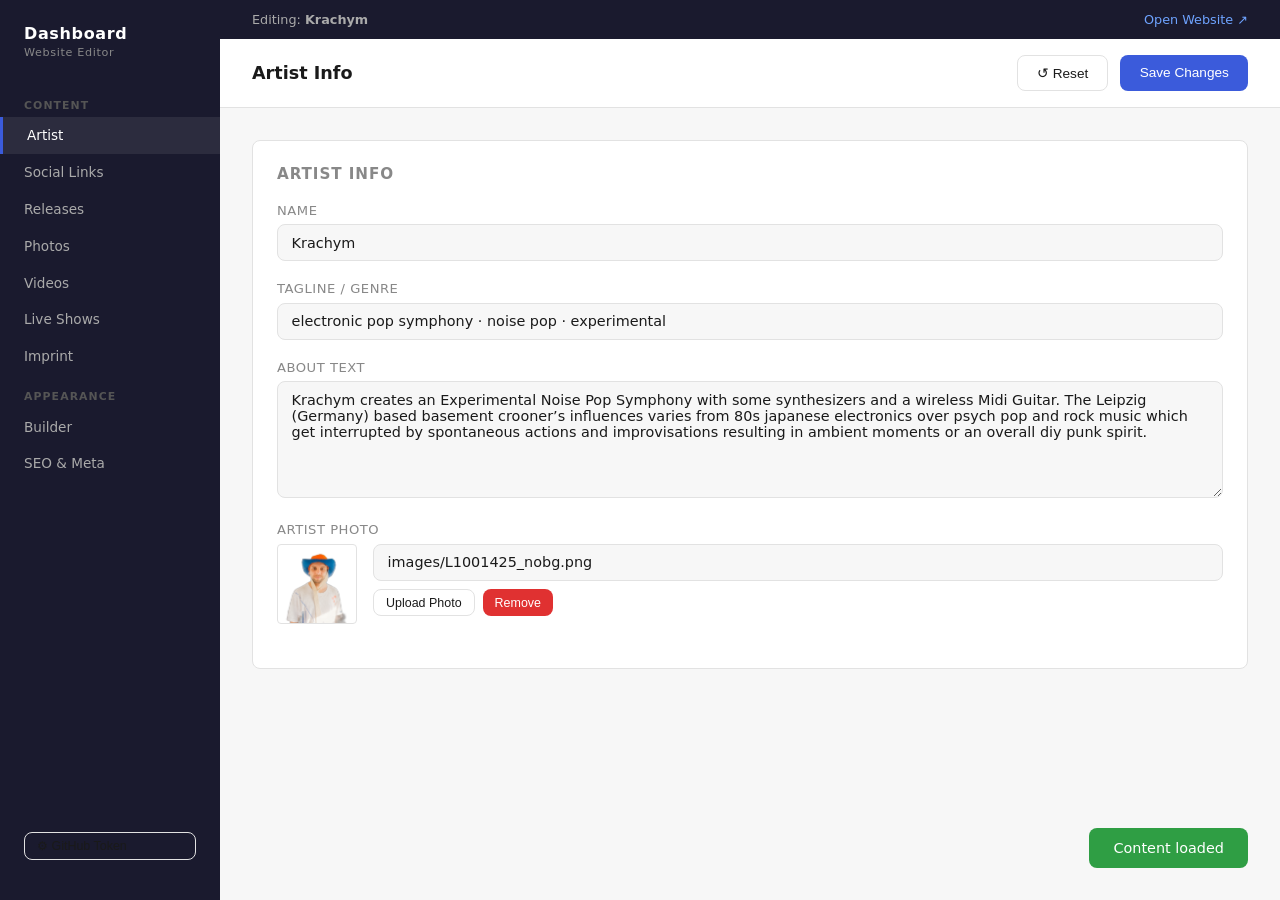
==== commit 844844e7: "Show photo upload for upcoming shows too" ====
--- a/dashboard.html
+++ b/dashboard.html
@@ -1127,7 +1127,6 @@
         <div class="field"><label>Country Code (e.g. DE)</label><input value="${s.country||''}" maxlength="3" oninput="data.shows.${type}[${i}].country=this.value" /></div>
         <div class="field"><label>Tickets URL (optional)</label><input type="url" value="${s.tickets||''}" oninput="data.shows.${type}[${i}].tickets=this.value" /></div>
       </div>
-      ${type === 'past' ? `
       <div class="field" style="margin-top:0.5rem">
         <label>Fotos (erscheinen beim Hovern)</label>
         <div style="display:flex;flex-wrap:wrap;gap:0.5rem;align-items:center;margin-top:0.4rem">
@@ -1141,7 +1140,7 @@
             +<input type="file" accept="image/*" multiple style="display:none" onchange="uploadShowPhoto(event,'${type}',${i})">
           </label>
         </div>
-      </div>` : ''}
+      </div>
     </div>
   `).join('');
 }
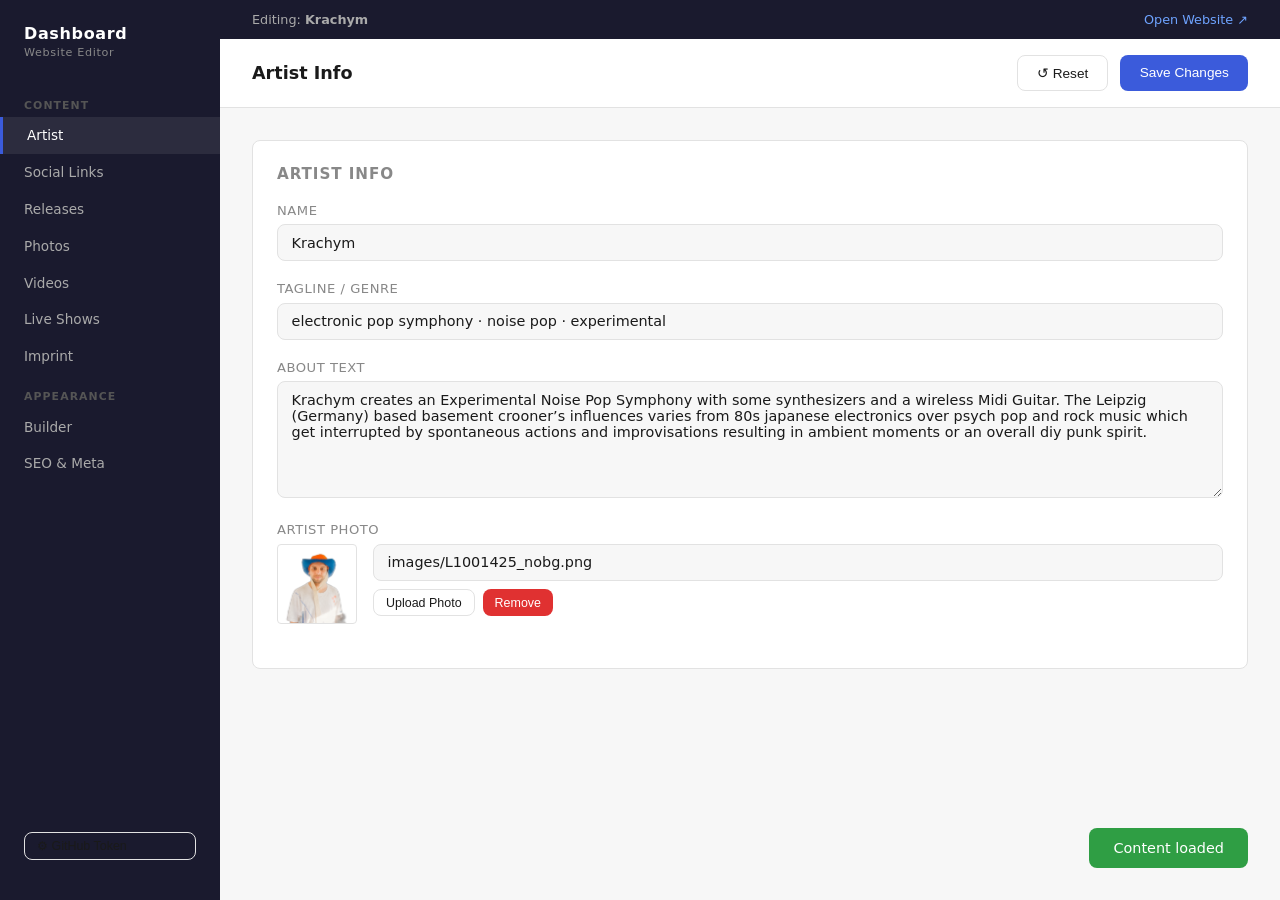
==== commit 36834b96: "Fix show photo upload: correct toast fn name, add error feedback" ====
--- a/dashboard.html
+++ b/dashboard.html
@@ -1149,20 +1149,25 @@
   const files = Array.from(event.target.files);
   if (!files.length) return;
   if (!data.shows[type][i].photos) data.shows[type][i].photos = [];
+  let uploaded = 0;
   for (const file of files) {
     const fd = new FormData();
     fd.append('file', file);
     try {
       const res = await fetch('/upload?thumb=1', { method: 'POST', body: fd });
+      if (!res.ok) { toast('Upload fehlgeschlagen – serve.py läuft?', true); continue; }
       const json = await res.json();
-      const r = json.paths[0];
+      const r = json.paths && json.paths[0];
+      if (!r) { toast('Upload fehlgeschlagen', true); continue; }
       data.shows[type][i].photos.push({ thumb: r.thumb || r.path, full: r.path });
+      uploaded++;
     } catch(e) {
-      showToast('Upload fehlgeschlagen: ' + file.name);
+      toast('Kein Server – start.bat starten!', true);
+      return;
     }
   }
   renderShows(type);
-  showToast('Fotos gespeichert');
+  if (uploaded) toast(uploaded + ' Foto(s) hochgeladen – Save nicht vergessen!');
 }
 
 function removeShowPhoto(type, i, pi) {
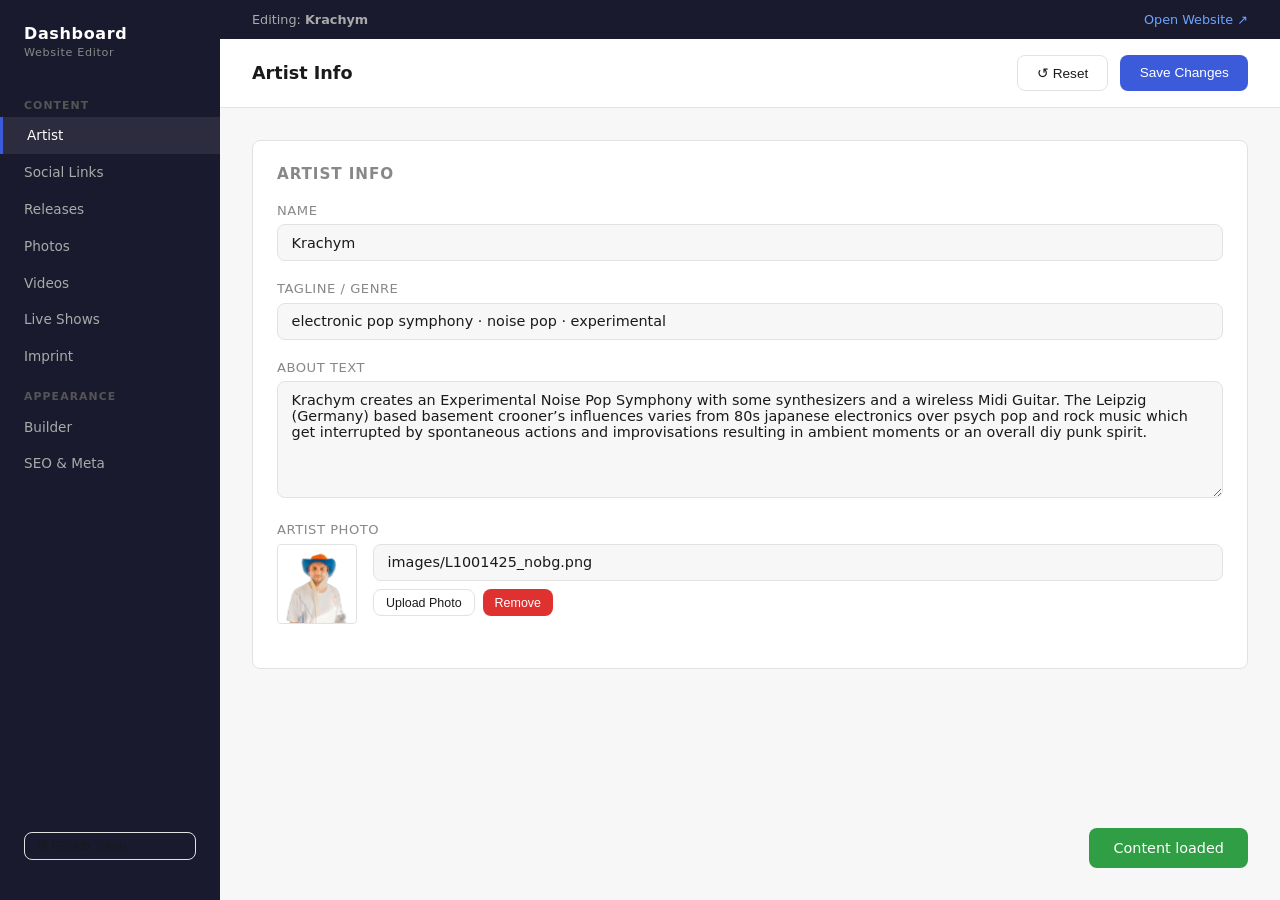
==== commit 19fd04d8: "Add show photo picker, upcoming show photos grid, fix strip text color" ====
--- a/dashboard.html
+++ b/dashboard.html
@@ -216,6 +216,12 @@
     .photo-item-body input { width: 100%; font-size: 0.8rem; padding: 0.35rem 0.5rem; border: 1px solid var(--border); border-radius: 4px; background: #fff; }
     .photo-item-actions { display: flex; gap: 0.4rem; margin-top: 0.5rem; }
     .photo-item-actions button { flex: 1; }
+    .picker-item { cursor: pointer; transition: box-shadow 0.15s, border-color 0.15s; }
+    .picker-item:hover { border-color: var(--accent); }
+    .picker-item.picker-selected { border-color: var(--success); box-shadow: 0 0 0 2px var(--success); }
+    .picker-label { text-align: center; padding: 0.4rem 0.5rem; font-size: 0.72rem; }
+    .picker-label .picker-show-name { color: var(--muted); display: block; margin-bottom: 0.2rem; white-space: nowrap; overflow: hidden; text-overflow: ellipsis; }
+    .picker-label .picker-status { font-weight: 600; }
     .photo-upload-zone {
       border: 2px dashed var(--border); border-radius: var(--radius); padding: 2rem;
       text-align: center; cursor: pointer; transition: border-color 0.15s, background 0.15s;
@@ -345,6 +351,11 @@
             <input type="file" id="photo-file-input" accept="image/*" multiple style="display:none" onchange="uploadPhotos(this.files)" />
           </div>
           <div class="upload-progress" id="upload-progress">Uploading…</div>
+        </div>
+        <div class="card">
+          <div class="card-title">Aus Show-Fotos hinzufügen</div>
+          <p class="builder-note">Alle Fotos die du bei Shows hochgeladen hast. Anklicken um sie zur Galerie hinzuzufügen oder zu entfernen.</p>
+          <div id="show-photo-picker" class="photo-grid"></div>
         </div>
       </div>
 
@@ -616,6 +627,7 @@
   migratePastShows();
   renderShows('upcoming');
   renderShows('past');
+  renderShowPhotoPicker();
 
   const imp = data.imprint || {};
   document.getElementById('imprint-name').value = imp.name || '';
@@ -950,6 +962,49 @@
 
 }
 
+function renderShowPhotoPicker() {
+  const allShows = [...(data.shows && data.shows.upcoming || []), ...(data.shows && data.shows.past || [])];
+  const showPhotos = [];
+  allShows.forEach(show => {
+    (show.photos || []).forEach(p => {
+      const src = p.full || p.path || p.thumb;
+      if (src && !showPhotos.find(x => x.src === src)) {
+        showPhotos.push({ src, thumb: p.thumb || src, label: (show.venue || '') + (show.city ? ', ' + show.city : '') });
+      }
+    });
+  });
+  const picker = document.getElementById('show-photo-picker');
+  if (!showPhotos.length) {
+    picker.innerHTML = '<p style="color:var(--muted);font-size:0.85rem;margin-bottom:0.5rem">Noch keine Show-Fotos vorhanden.</p>';
+    return;
+  }
+  const inGallery = new Set((data.photos || []).map(p => p.src));
+  picker.innerHTML = showPhotos.map(p => {
+    const selected = inGallery.has(p.src);
+    return `<div class="photo-item picker-item ${selected ? 'picker-selected' : ''}" onclick="togglePickerPhoto('${p.src.replace(/'/g,"\\'")}','${p.thumb.replace(/'/g,"\\'")}')">
+      <img src="${p.thumb}" onerror="this.style.opacity='0.3'" style="height:140px;object-fit:cover;width:100%;display:block" />
+      <div class="picker-label">
+        <span class="picker-show-name">${p.label}</span>
+        <span class="picker-status" style="color:${selected ? 'var(--success)' : 'var(--muted)'}">
+          ${selected ? '✓ In Galerie' : '+ Hinzufügen'}
+        </span>
+      </div>
+    </div>`;
+  }).join('');
+}
+
+function togglePickerPhoto(src, thumb) {
+  if (!data.photos) data.photos = [];
+  const idx = data.photos.findIndex(p => p.src === src);
+  if (idx >= 0) {
+    data.photos.splice(idx, 1);
+  } else {
+    data.photos.push({ src, alt: '' });
+  }
+  renderPhotos();
+  renderShowPhotoPicker();
+}
+
 // Init upload zone drag-and-drop once
 (function() {
   document.addEventListener('DOMContentLoaded', () => {
@@ -1151,23 +1206,99 @@
   if (!data.shows[type][i].photos) data.shows[type][i].photos = [];
   let uploaded = 0;
   for (const file of files) {
-    const fd = new FormData();
-    fd.append('file', file);
-    try {
-      const res = await fetch('/upload?thumb=1', { method: 'POST', body: fd });
-      if (!res.ok) { toast('Upload fehlgeschlagen – serve.py läuft?', true); continue; }
-      const json = await res.json();
-      const r = json.paths && json.paths[0];
-      if (!r) { toast('Upload fehlgeschlagen', true); continue; }
-      data.shows[type][i].photos.push({ thumb: r.thumb || r.path, full: r.path });
-      uploaded++;
-    } catch(e) {
-      toast('Kein Server – start.bat starten!', true);
-      return;
-    }
+    toast('Uploading ' + file.name + '…');
+    const result = await uploadImageFile(file);
+    if (!result) continue;
+    data.shows[type][i].photos.push(result);
+    uploaded++;
   }
   renderShows(type);
   if (uploaded) toast(uploaded + ' Foto(s) hochgeladen – Save nicht vergessen!');
+}
+
+// ── UNIVERSAL IMAGE UPLOAD ──
+// Tries local serve.py first, falls back to GitHub API
+async function uploadImageFile(file) {
+  // 1) Try local server
+  try {
+    const fd = new FormData();
+    fd.append('file', file);
+    const res = await fetch('/upload?thumb=1', { method: 'POST', body: fd });
+    if (res.ok) {
+      const json = await res.json();
+      const r = json.paths && json.paths[0];
+      if (r) return { thumb: r.thumb || r.path, full: r.path };
+    }
+  } catch(e) { /* no local server */ }
+
+  // 2) Fallback: GitHub API
+  const token = localStorage.getItem('gh_token');
+  const repo  = localStorage.getItem('gh_repo') || 'Aeckheim/krachym';
+  if (!token) {
+    toast('GitHub Token nötig – bitte oben rechts eintragen', true);
+    openGhSettings();
+    return null;
+  }
+  try {
+    const base64full = await fileToBase64(file);
+    const thumbBase64 = await createThumbnail(file, 150);
+    const ext  = file.name.split('.').pop().toLowerCase();
+    const base = file.name.replace(/\.[^.]+$/, '');
+    const fullPath  = `images/${file.name}`;
+    const thumbPath = `images/thumb_${base}.jpg`;
+    toast('Hochladen via GitHub…');
+    await githubPutFile(token, repo, fullPath,  base64full,   `Upload ${file.name}`);
+    if (thumbBase64) await githubPutFile(token, repo, thumbPath, thumbBase64, `Upload thumb_${base}.jpg`);
+    return { full: fullPath, thumb: thumbBase64 ? thumbPath : fullPath };
+  } catch(e) {
+    toast('Upload Fehler: ' + e.message, true);
+    return null;
+  }
+}
+
+async function fileToBase64(file) {
+  return new Promise((resolve, reject) => {
+    const r = new FileReader();
+    r.onload = () => resolve(r.result.split(',')[1]);
+    r.onerror = reject;
+    r.readAsDataURL(file);
+  });
+}
+
+async function createThumbnail(file, maxSize) {
+  return new Promise(resolve => {
+    const img = new Image();
+    const url = URL.createObjectURL(file);
+    img.onload = () => {
+      URL.revokeObjectURL(url);
+      const scale = Math.min(1, maxSize / Math.max(img.width, img.height));
+      const w = Math.round(img.width * scale);
+      const h = Math.round(img.height * scale);
+      const canvas = document.createElement('canvas');
+      canvas.width = w; canvas.height = h;
+      canvas.getContext('2d').drawImage(img, 0, 0, w, h);
+      resolve(canvas.toDataURL('image/jpeg', 0.8).split(',')[1]);
+    };
+    img.onerror = () => { URL.revokeObjectURL(url); resolve(null); };
+    img.src = url;
+  });
+}
+
+async function githubPutFile(token, repo, path, content, message) {
+  const apiUrl = `https://api.github.com/repos/${repo}/contents/${path}`;
+  let sha = null;
+  try {
+    const info = await fetch(apiUrl, { headers: { Authorization: `token ${token}`, Accept: 'application/vnd.github.v3+json' } });
+    if (info.ok) sha = (await info.json()).sha;
+  } catch(e) {}
+  const body = { message, content };
+  if (sha) body.sha = sha;
+  const res = await fetch(apiUrl, {
+    method: 'PUT',
+    headers: { Authorization: `token ${token}`, Accept: 'application/vnd.github.v3+json', 'Content-Type': 'application/json' },
+    body: JSON.stringify(body)
+  });
+  if (!res.ok) throw new Error('GitHub API ' + res.status);
 }
 
 function removeShowPhoto(type, i, pi) {
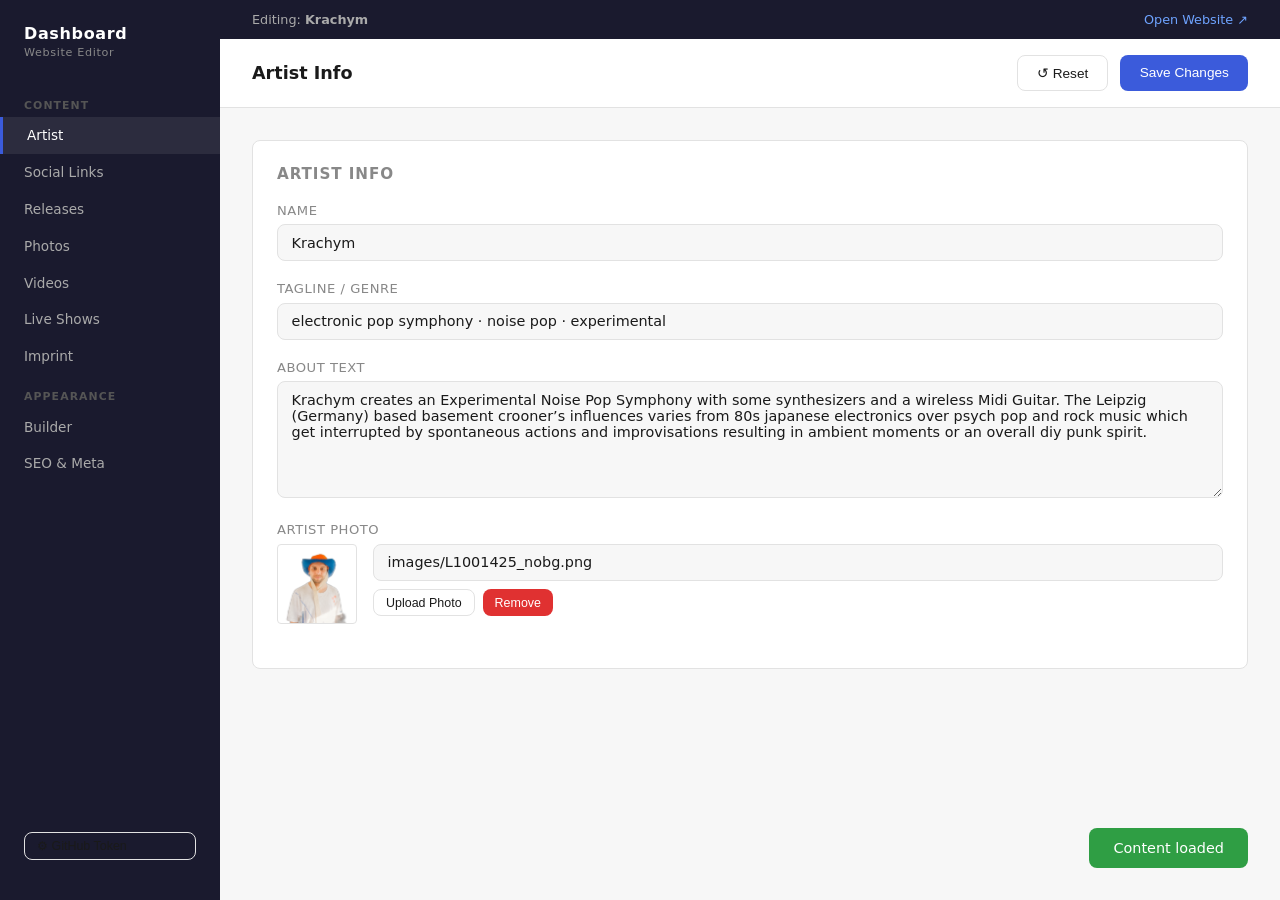
==== commit 9a5f6c83: "Foto-Galerie: Fotografen-Credits + Pfeil-Navigation, Haupt-Upload mit GitHub-Fallback - Lightbox zei" ====
--- a/dashboard.html
+++ b/dashboard.html
@@ -951,6 +951,8 @@
       <div class="photo-item-body">
         <input value="${(p.alt||'').replace(/"/g,'&quot;')}" placeholder="Caption / alt text"
           oninput="data.photos[${i}].alt=this.value" />
+        <input value="${(p.credit||'').replace(/"/g,'&quot;')}" placeholder="📷 Fotograf / Credit" style="margin-top:0.4rem"
+          oninput="data.photos[${i}].credit=this.value" />
         <div class="photo-item-actions">
           <button class="btn btn-ghost btn-sm" onclick="movePhoto(${i},-1)">↑</button>
           <button class="btn btn-ghost btn-sm" onclick="movePhoto(${i},1)">↓</button>
@@ -1038,34 +1040,30 @@
 async function uploadPhotos(files) {
   const progress = document.getElementById('upload-progress');
   progress.classList.add('active');
-  progress.textContent = `Uploading ${files.length} file(s)…`;
-
-  const formData = new FormData();
-  for (const f of files) formData.append('file', f, f.name);
-
-  try {
-    const res = await fetch('/upload', { method: 'POST', body: formData });
-    if (res.ok) {
-      const json = await res.json();
-      const paths = json.paths || [];
-      if (!data.photos) data.photos = [];
-      paths.forEach(p => {
-        const src = typeof p === 'string' ? p : p.path;
-        if (!data.photos.find(x => x.src === src)) {
-          data.photos.push({ src, alt: '' });
-        }
-      });
-      renderPhotos();
-      progress.textContent = `✓ Uploaded ${paths.length} photo(s). Don't forget to Save Changes!`;
-      setTimeout(() => progress.classList.remove('active'), 4000);
-    } else {
-      progress.textContent = 'Upload failed – is the server running?';
-      setTimeout(() => progress.classList.remove('active'), 4000);
-    }
-  } catch(e) {
-    progress.textContent = 'Upload error: server not reachable. Run serve.py first.';
-    setTimeout(() => progress.classList.remove('active'), 5000);
+  if (!data.photos) data.photos = [];
+
+  // Uses the universal uploader: local serve.py first, GitHub API as fallback.
+  // This makes the main gallery upload work from anywhere (incl. phone), just like show photos.
+  let ok = 0;
+  for (let i = 0; i < files.length; i++) {
+    progress.textContent = `Uploading ${i + 1}/${files.length}…`;
+    const result = await uploadImageFile(files[i]);
+    const src = result && result.full;
+    if (src) {
+      if (!data.photos.find(x => x.src === src)) {
+        data.photos.push({ src, alt: '', credit: '' });
+      }
+      ok++;
+    }
   }
+
+  renderPhotos();
+  if (ok) {
+    progress.textContent = `✓ ${ok} Foto(s) hochgeladen. Save nicht vergessen!`;
+  } else {
+    progress.textContent = 'Upload fehlgeschlagen – Server oder GitHub-Token prüfen.';
+  }
+  setTimeout(() => progress.classList.remove('active'), 4000);
 }
 
 // ── RELEASES ──
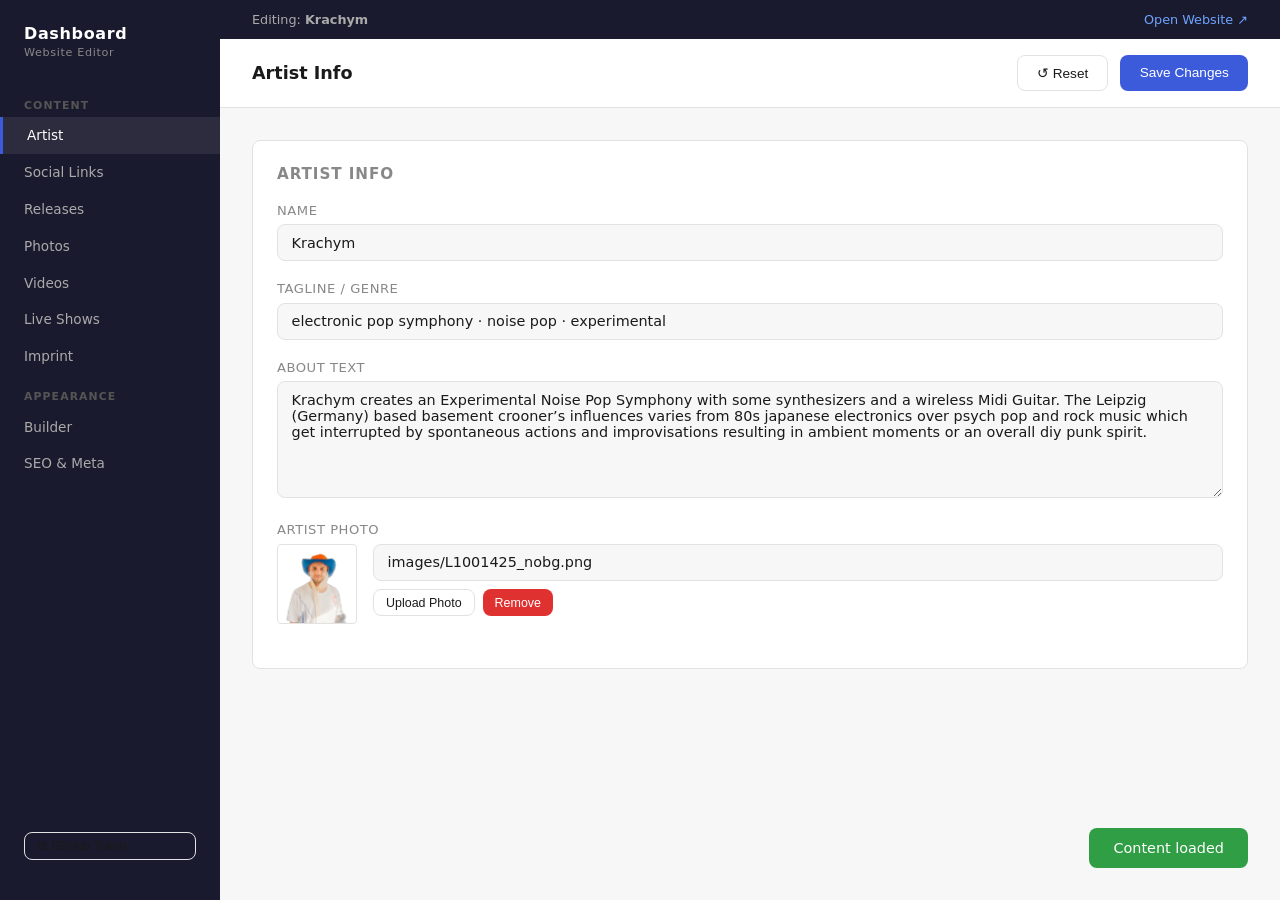
==== commit a3f0de80: "Dashboard: klare Meldung + Token-Dialog bei abgelaufenem GitHub-Token Co-Authored-By: Claude Opus 5." ====
--- a/dashboard.html
+++ b/dashboard.html
@@ -1296,6 +1296,10 @@
     headers: { Authorization: `token ${token}`, Accept: 'application/vnd.github.v3+json', 'Content-Type': 'application/json' },
     body: JSON.stringify(body)
   });
+  if (res.status === 401 || res.status === 403) {
+    openGhSettings();
+    throw new Error('GitHub-Token abgelaufen/ungültig – bitte neuen Token eintragen');
+  }
   if (!res.ok) throw new Error('GitHub API ' + res.status);
 }
 
@@ -1433,6 +1437,11 @@
     const info = await fetch(apiUrl, {
       headers: { Authorization: `token ${token}`, Accept: 'application/vnd.github.v3+json' }
     });
+    if (info.status === 401 || info.status === 403) {
+      openGhSettings();
+      toast('GitHub-Token abgelaufen/ungültig – bitte neuen Token eintragen', true);
+      return;
+    }
     if (!info.ok) throw new Error('GitHub API: ' + info.status);
     const { sha } = await info.json();
     // Commit new content
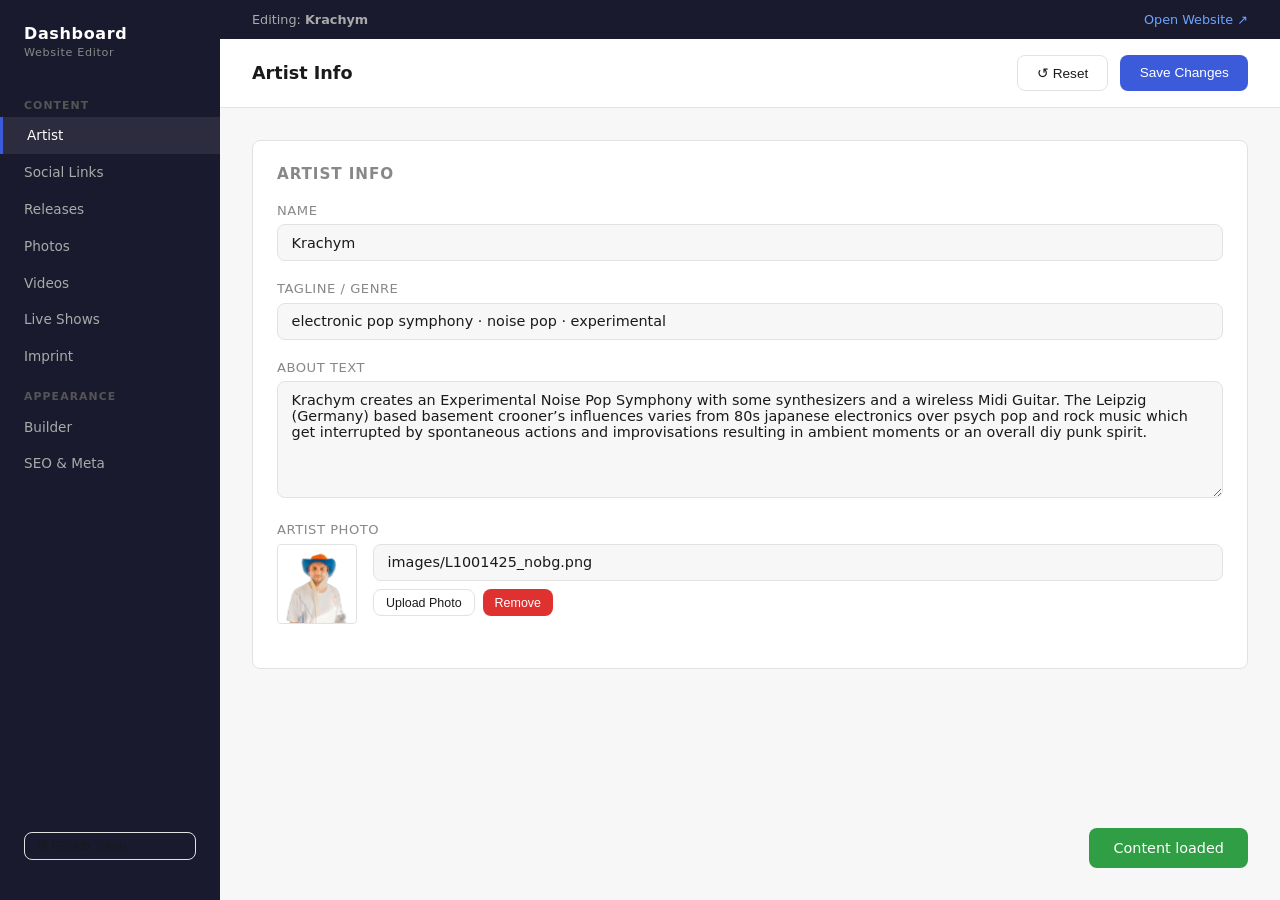
==== commit e5d422e8: "Lightbox: Download-Button; Fotografen-Credits fuer Show-Fotos im Dashboard + in Bilddateien (EXIF/PN" ====
--- a/dashboard.html
+++ b/dashboard.html
@@ -951,7 +951,7 @@
       <div class="photo-item-body">
         <input value="${(p.alt||'').replace(/"/g,'&quot;')}" placeholder="Caption / alt text"
           oninput="data.photos[${i}].alt=this.value" />
-        <input value="${(p.credit||'').replace(/"/g,'&quot;')}" placeholder="📷 Fotograf / Credit" style="margin-top:0.4rem"
+        <input value="${(p.credit||'').replace(/"/g,'&quot;')}" placeholder="📷 Fotograf / Credit" title="Fotograf / Credit (wird auch in die Bilddatei geschrieben)" style="margin-top:0.4rem"
           oninput="data.photos[${i}].credit=this.value" />
         <div class="photo-item-actions">
           <button class="btn btn-ghost btn-sm" onclick="movePhoto(${i},-1)">↑</button>
@@ -1187,6 +1187,8 @@
             <div style="position:relative">
               <img src="${p.thumb}" style="width:48px;height:48px;border-radius:50%;object-fit:cover;border:2px solid rgba(245,245,0,0.3)">
               <button class="btn btn-danger btn-sm" onclick="removeShowPhoto('${type}',${i},${pi})" style="position:absolute;top:-6px;right:-6px;width:18px;height:18px;padding:0;font-size:10px;border-radius:50%;line-height:1">✕</button>
+              <input value="${(p.credit||'').replace(/"/g,'&quot;')}" placeholder="📷 Fotograf" title="Fotograf / Credit (wird auch in die Bilddatei geschrieben)" style="display:block;width:110px;margin-top:0.3rem;font-size:0.7rem;padding:0.2rem 0.3rem"
+                oninput="data.shows.${type}[${i}].photos[${pi}].credit=this.value" />
             </div>
           `).join('')}
           <label style="cursor:pointer;border:1px dashed rgba(245,245,0,0.3);width:48px;height:48px;border-radius:50%;display:flex;align-items:center;justify-content:center;font-size:1.2rem;color:rgba(245,245,0,0.5)">
